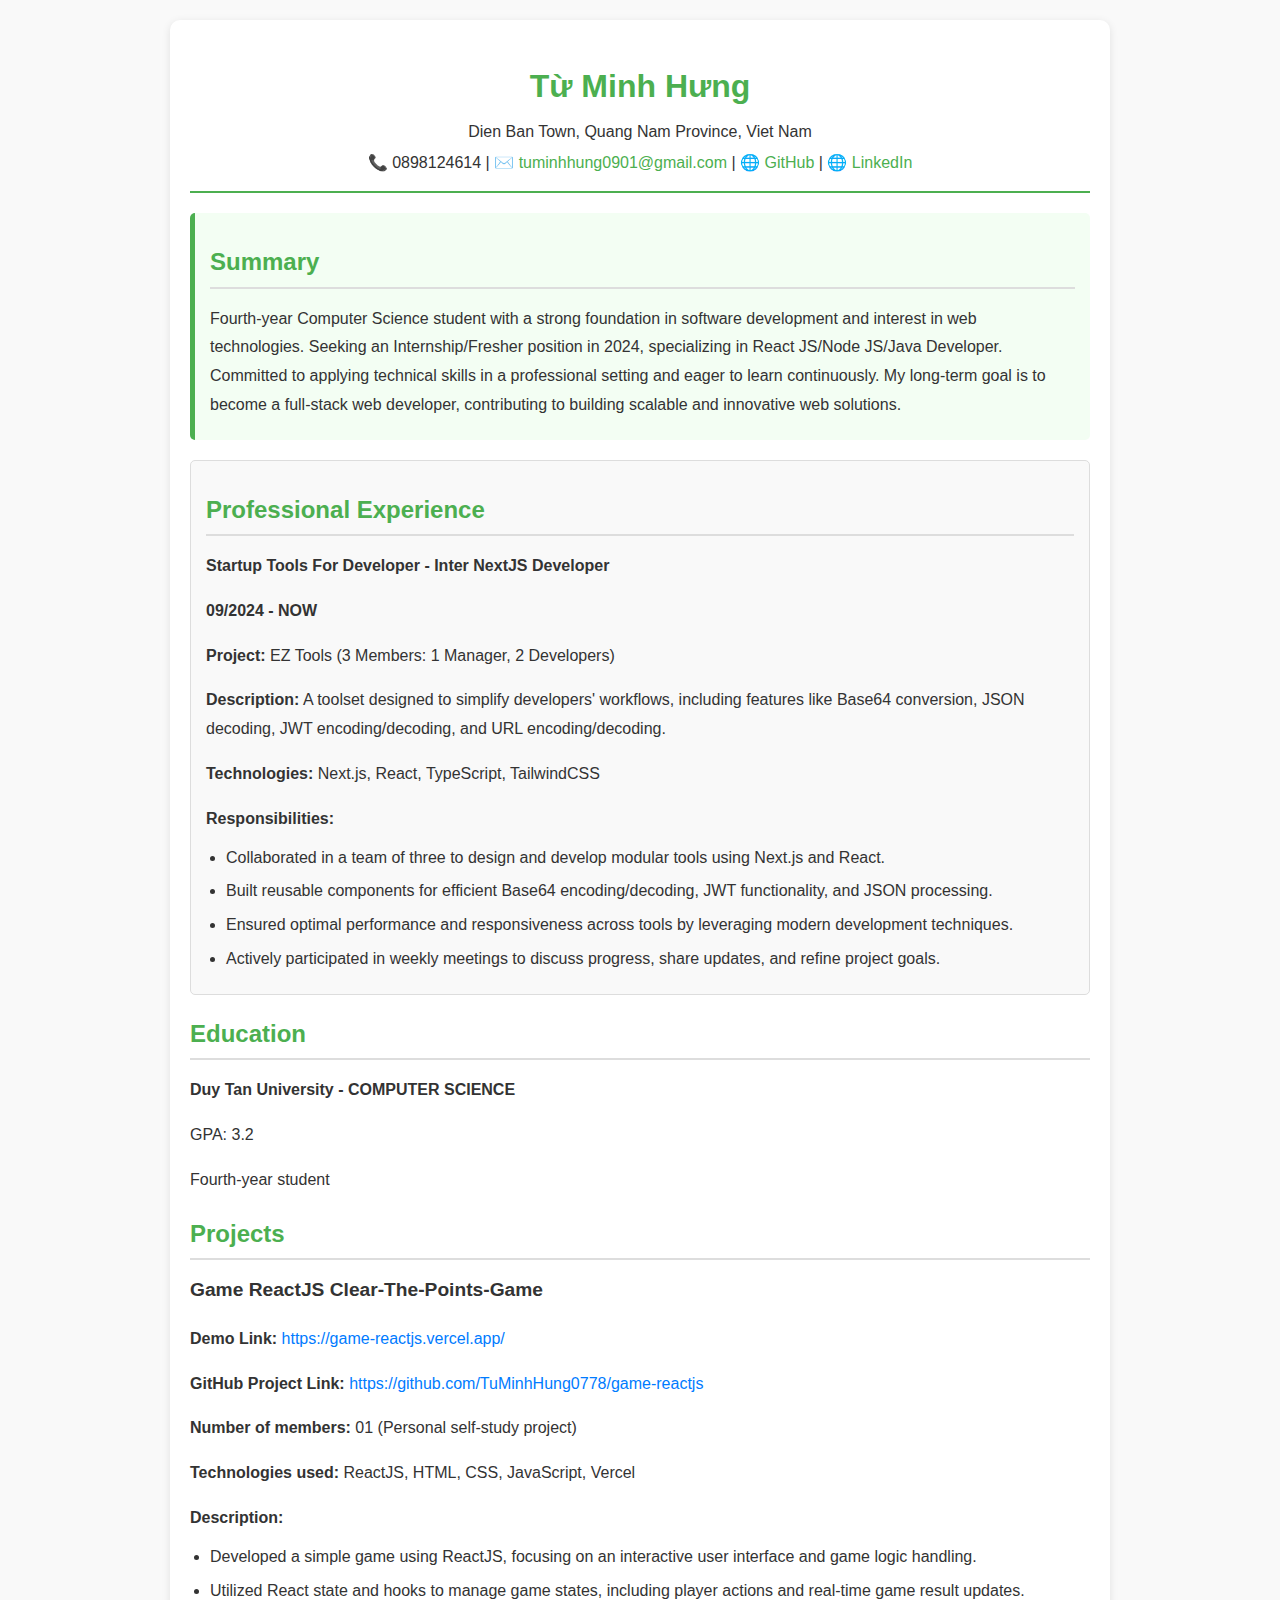
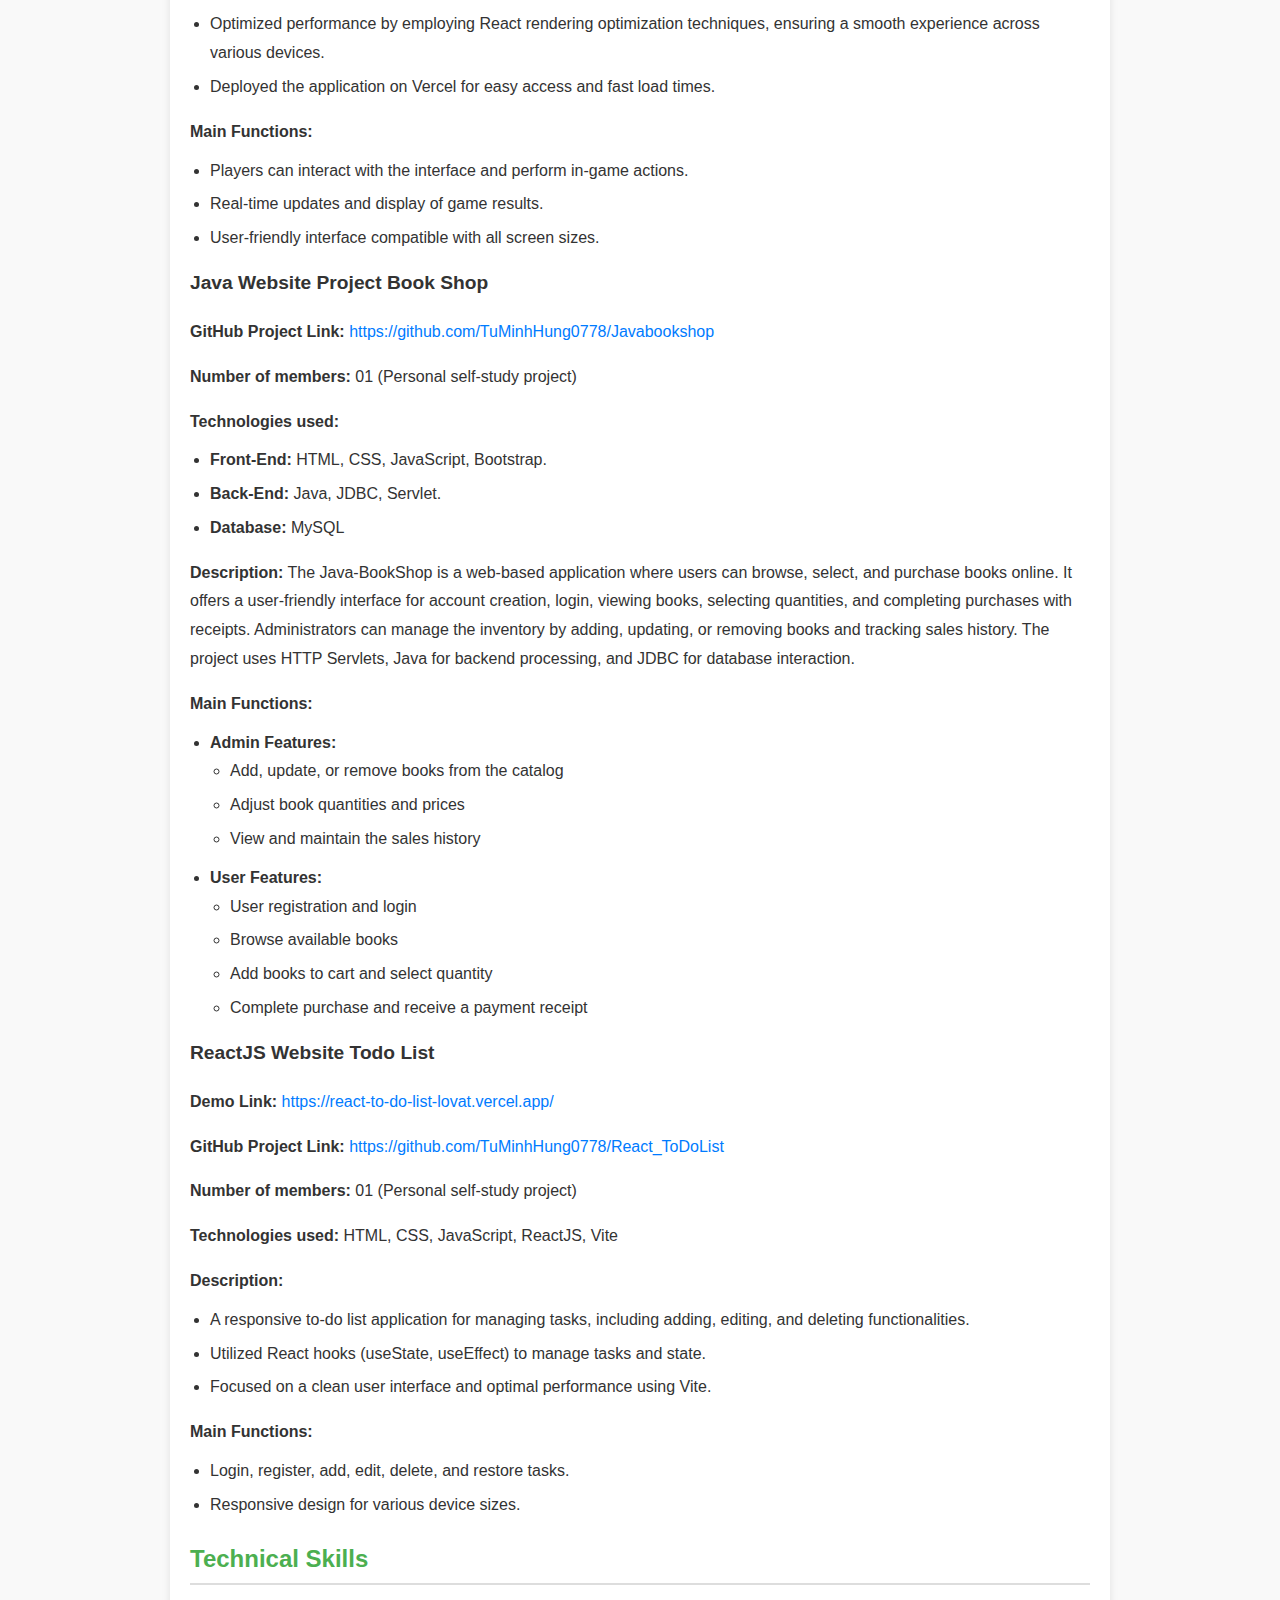
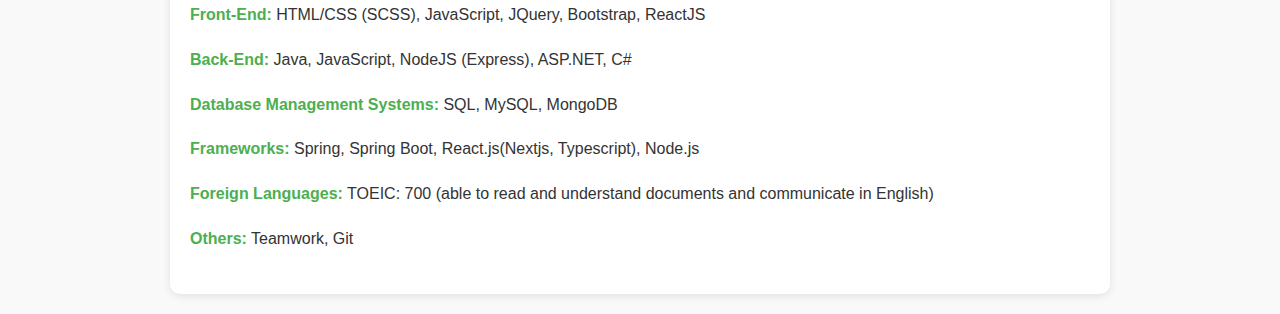
==== index.html @ 79b7a3c6 "Add files via upload" ====
<!DOCTYPE html>
<html lang="en">

<head>
    <meta charset="UTF-8">
    <meta name="viewport" content="width=device-width, initial-scale=1.0">
    <title>Resume - Từ Minh Hưng</title>
    <link rel="stylesheet" href="style.css">
</head>

<body>
    <div class="container">
        <header>
            <h1>Từ Minh Hưng</h1>
            <p>Dien Ban Town, Quang Nam Province, Viet Nam</p>
            <p>📞 0898124614 | ✉️ <a href="mailto:tuminhhung0901@gmail.com">tuminhhung0901@gmail.com</a> |
                🌐 <a href="https://github.com/TuMinhHung0778">GitHub</a> |
                🌐 <a href="https://www.linkedin.com/in/t%E1%BB%AB-minh-h%C6%B0ng-85a865260/">LinkedIn</a></p>
        </header>

        <section class="summary">
            <h2>Summary</h2>
            <p>
                Fourth-year Computer Science student with a strong foundation in software development and interest in
                web technologies. Seeking an Internship/Fresher position in 2024, specializing in React JS/Node JS/Java
                Developer. Committed to applying technical skills in a professional setting and eager to learn
                continuously.
                My long-term goal is to become a full-stack web developer, contributing to building scalable and
                innovative web solutions.
            </p>
        </section>

        <section class="professional-experience">
            <h2>Professional Experience</h2>
            <p><strong>Startup Tools For Developer - Inter NextJS Developer</strong></p>
            <p><strong>09/2024 - NOW</strong></p>
            <p><strong>Project:</strong> EZ Tools (3 Members: 1 Manager, 2 Developers)</p>
            <p><strong>Description:</strong> A toolset designed to simplify developers' workflows, including features like Base64 conversion, JSON decoding, JWT encoding/decoding, and URL encoding/decoding.</p>
            <p><strong>Technologies:</strong> Next.js, React, TypeScript, TailwindCSS</p>
            <p><strong>Responsibilities:</strong></p>
            <ul>
                <li>Collaborated in a team of three to design and develop modular tools using Next.js and React.</li>
                <li>Built reusable components for efficient Base64 encoding/decoding, JWT functionality, and JSON processing.</li>
                <li>Ensured optimal performance and responsiveness across tools by leveraging modern development techniques.</li>
                <li>Actively participated in weekly meetings to discuss progress, share updates, and refine project goals.</li>
            </ul>
        </section>

        <section class="education">
            <h2>Education</h2>
            <p><strong>Duy Tan University - COMPUTER SCIENCE</strong></p>
            <p>GPA: 3.2</p>
            <p>Fourth-year student</p>
        </section>

        <section class="projects">
            <h2>Projects</h2>
            <h3>Game ReactJS Clear-The-Points-Game</h3>
            <p><strong>Demo Link:</strong> <a href="https://game-reactjs.vercel.app/">https://game-reactjs.vercel.app/</a></p>
            <p><strong>GitHub Project Link:</strong> <a href="https://github.com/TuMinhHung0778/game-reactjs">https://github.com/TuMinhHung0778/game-reactjs</a></p>
            <p><strong>Number of members:</strong> 01 (Personal self-study project)</p>
            <p><strong>Technologies used:</strong> ReactJS, HTML, CSS, JavaScript, Vercel</p>
            <p><strong>Description:</strong></p>
            <ul>
                <li>Developed a simple game using ReactJS, focusing on an interactive user interface and game logic handling.</li>
                <li>Utilized React state and hooks to manage game states, including player actions and real-time game result updates.</li>
                <li>Optimized performance by employing React rendering optimization techniques, ensuring a smooth experience across various devices.</li>
                <li>Deployed the application on Vercel for easy access and fast load times.</li>
            </ul>
            <p><strong>Main Functions:</strong></p>
            <ul>
                <li>Players can interact with the interface and perform in-game actions.</li>
                <li>Real-time updates and display of game results.</li>
                <li>User-friendly interface compatible with all screen sizes.</li>
            </ul>

            <h3>Java Website Project Book Shop</h3>
            <p><strong>GitHub Project Link:</strong> <a href="https://github.com/TuMinhHung0778/Javabookshop">https://github.com/TuMinhHung0778/Javabookshop</a></p>
            <p><strong>Number of members:</strong> 01 (Personal self-study project)</p>
            <p><strong>Technologies used:</strong></p>
            <ul>
                <li><strong>Front-End:</strong> HTML, CSS, JavaScript, Bootstrap.</li>
                <li><strong>Back-End:</strong> Java, JDBC, Servlet.</li>
                <li><strong>Database:</strong> MySQL</li>
            </ul>
            <p><strong>Description:</strong> The Java-BookShop is a web-based application where users can browse, select, and purchase books online. It offers a user-friendly interface for account creation, login, viewing books, selecting quantities, and completing purchases with receipts. Administrators can manage the inventory by adding, updating, or removing books and tracking sales history. The project uses HTTP Servlets, Java for backend processing, and JDBC for database interaction.</p>
            <p><strong>Main Functions:</strong></p>
            <ul>
                <li><strong>Admin Features:</strong>
                    <ul>
                        <li>Add, update, or remove books from the catalog</li>
                        <li>Adjust book quantities and prices</li>
                        <li>View and maintain the sales history</li>
                    </ul>
                </li>
                <li><strong>User Features:</strong>
                    <ul>
                        <li>User registration and login</li>
                        <li>Browse available books</li>
                        <li>Add books to cart and select quantity</li>
                        <li>Complete purchase and receive a payment receipt</li>
                    </ul>
                </li>
            </ul>

            <h3>ReactJS Website Todo List</h3>
            <p><strong>Demo Link:</strong> <a href="https://react-to-do-list-lovat.vercel.app/">https://react-to-do-list-lovat.vercel.app/</a></p>
            <p><strong>GitHub Project Link:</strong> <a href="https://github.com/TuMinhHung0778/React_ToDoList">https://github.com/TuMinhHung0778/React_ToDoList</a></p>
            <p><strong>Number of members:</strong> 01 (Personal self-study project)</p>
            <p><strong>Technologies used:</strong> HTML, CSS, JavaScript, ReactJS, Vite</p>
            <p><strong>Description:</strong></p>
            <ul>
                <li>A responsive to-do list application for managing tasks, including adding, editing, and deleting functionalities.</li>
                <li>Utilized React hooks (useState, useEffect) to manage tasks and state.</li>
                <li>Focused on a clean user interface and optimal performance using Vite.</li>
            </ul>
            <p><strong>Main Functions:</strong></p>
            <ul>
                <li>Login, register, add, edit, delete, and restore tasks.</li>
                <li>Responsive design for various device sizes.</li>
            </ul>
        </section>

        <section class="skills">
            <h2>Technical Skills</h2>
            <p><strong>Front-End:</strong> HTML/CSS (SCSS), JavaScript, JQuery, Bootstrap, ReactJS</p>
            <p><strong>Back-End:</strong> Java, JavaScript, NodeJS (Express), ASP.NET, C#</p>
            <p><strong>Database Management Systems:</strong> SQL, MySQL, MongoDB</p>
            <p><strong>Frameworks:</strong> Spring, Spring Boot, React.js(Nextjs, Typescript), Node.js</p>
            <p><strong>Foreign Languages:</strong> TOEIC: 700 (able to read and understand documents and communicate in English)</p>
            <p><strong>Others:</strong> Teamwork, Git</p>
        </section>
    </div>
</body>

</html>
---- style.css ----
/* General Reset */
body {
    margin: 0;
    font-family: 'Arial', sans-serif;
    line-height: 1.6;
    color: #333;
    background-color: #f9f9f9;
}

/* Container */
.container {
    width: 90%;
    max-width: 900px;
    margin: 20px auto;
    background: #ffffff;
    padding: 20px;
    border-radius: 10px;
    box-shadow: 0 2px 8px rgba(0, 0, 0, 0.1);
}

/* Header */
header {
    text-align: center;
    border-bottom: 2px solid #4caf50;
    padding-bottom: 10px;
    margin-bottom: 20px;
}

header h1 {
    font-size: 2rem;
    color: #4caf50;
    margin-bottom: 5px;
}

header p {
    font-size: 1rem;
    margin: 3px 0;
}

header a {
    color: #4caf50;
    text-decoration: none;
}

header a:hover {
    text-decoration: underline;
}

/* Sections */
section {
    margin-bottom: 20px;
}

section h2 {
    font-size: 1.5rem;
    color: #4caf50;
    margin-bottom: 10px;
    border-bottom: 2px solid #ddd;
    padding-bottom: 5px;
}

/* Lists */
ul {
    padding-left: 20px;
    margin: 0;
}

ul li {
    margin-bottom: 5px;
}

/* Links */
a {
    color: #007bff;
    text-decoration: none;
}

a:hover {
    text-decoration: underline;
}

/* Typography */
p, ul {
    font-size: 1rem;
    margin-bottom: 10px;
    line-height: 1.8;
}

strong {
    color: #333;
    font-weight: bold;
}

/* Summary Section */
.summary {
    background: #f3fef3;
    border-left: 5px solid #4caf50;
    padding: 10px 15px;
    border-radius: 5px;
}

/* Projects Section */
.projects h3 {
    font-size: 1.2rem;
    color: #333;
    margin-top: 15px;
}

/* Professional Experience Section */
.professional-experience {
    background: #f9f9f9;
    border: 1px solid #ddd;
    padding: 10px 15px;
    border-radius: 5px;
}

.professional-experience h3 {
    font-size: 1.2rem;
    color: #333;
    margin-top: 10px;
}

.professional-experience ul {
    margin-top: 10px;
}

/* Skills Section */
.skills p {
    margin-bottom: 8px;
}

.skills strong {
    color: #4caf50;
}

/* Responsive Design */
@media (max-width: 768px) {
    body {
        font-size: 0.9rem;
    }

    header h1 {
        font-size: 1.8rem;
    }

    section h2 {
        font-size: 1.3rem;
    }
}
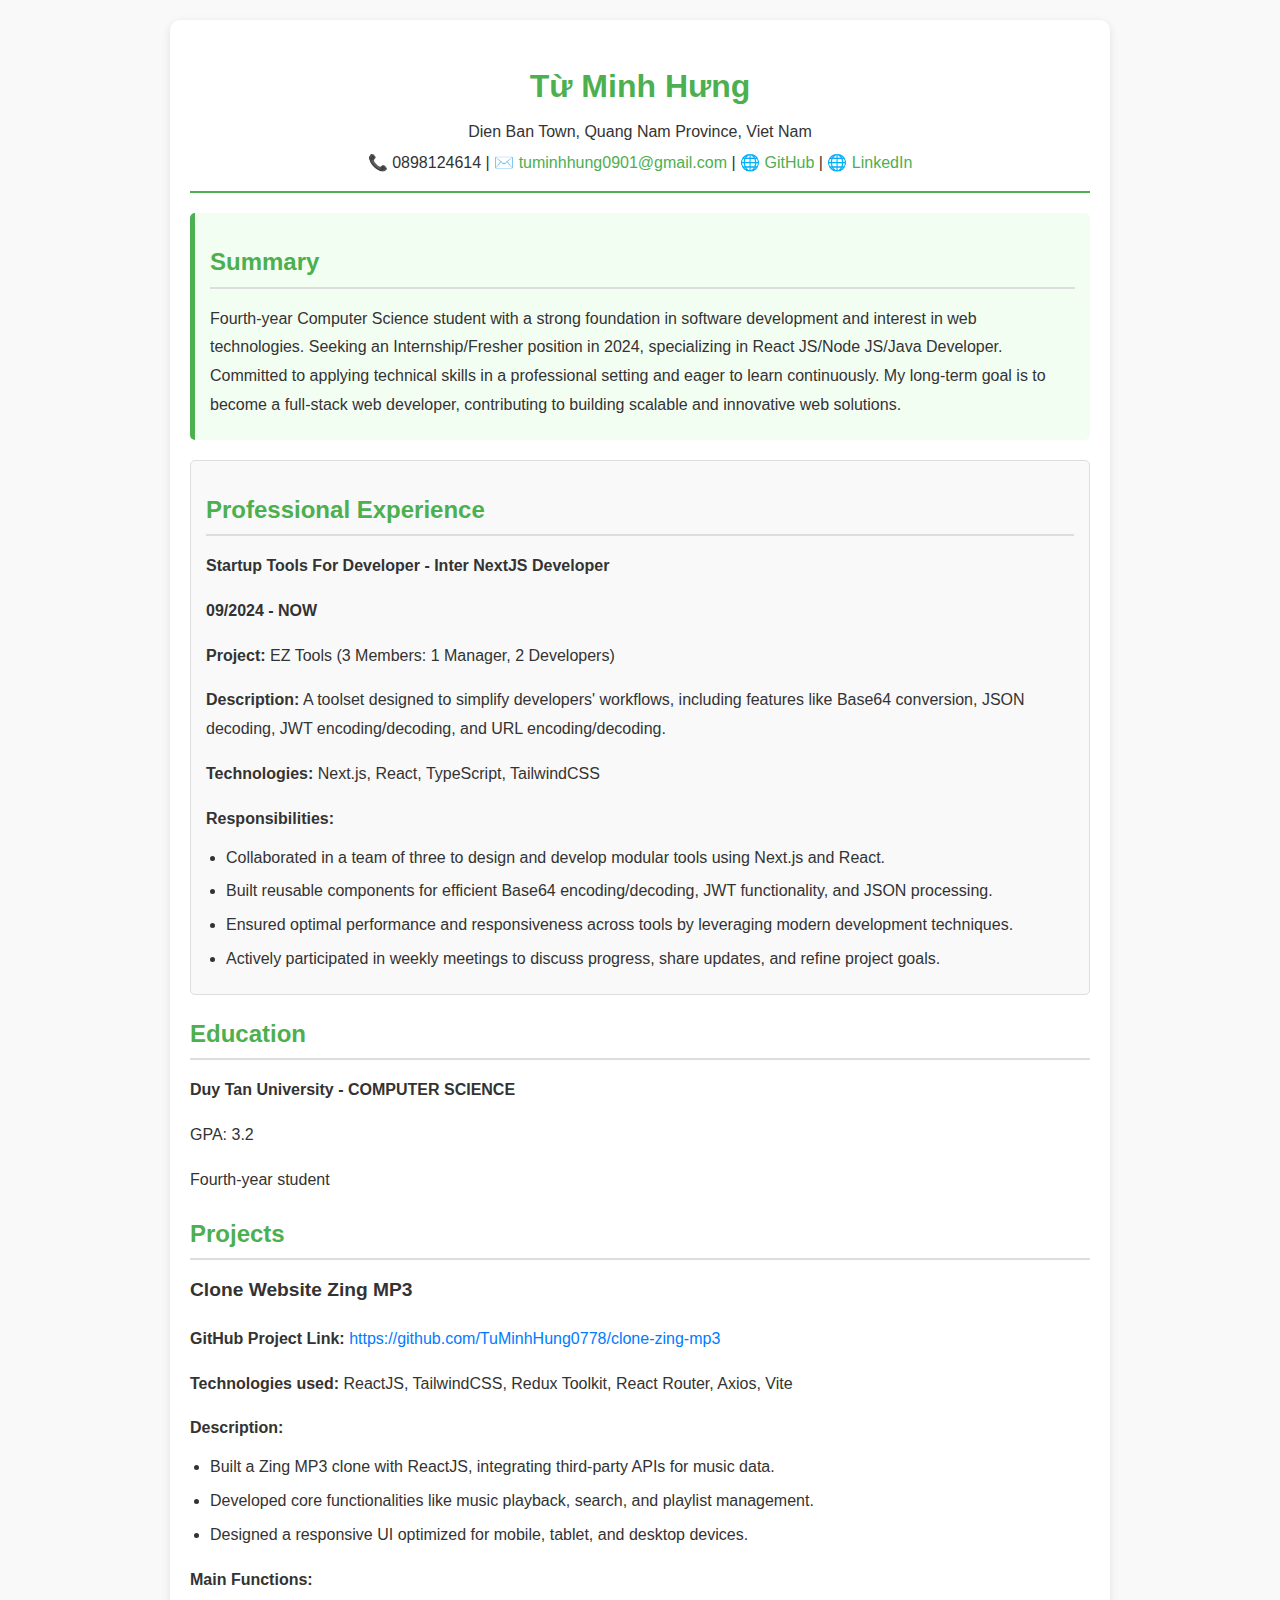
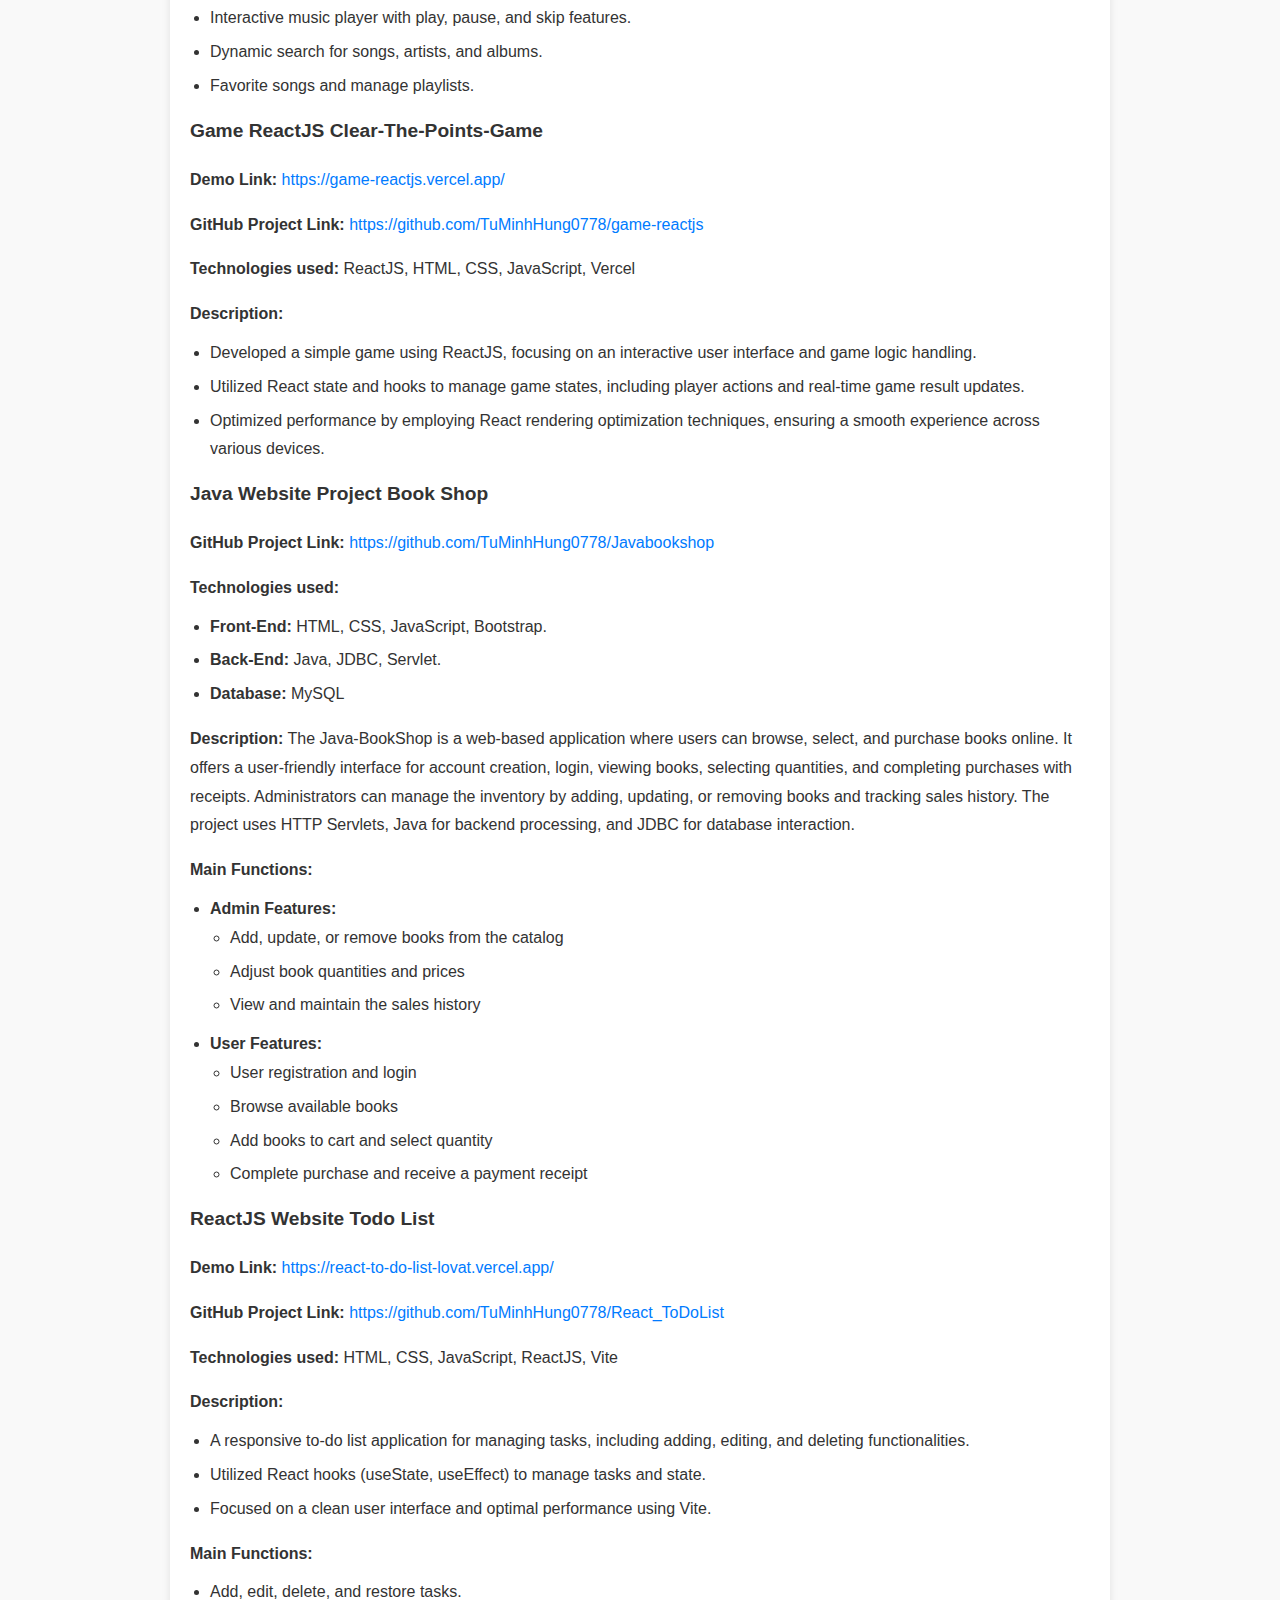
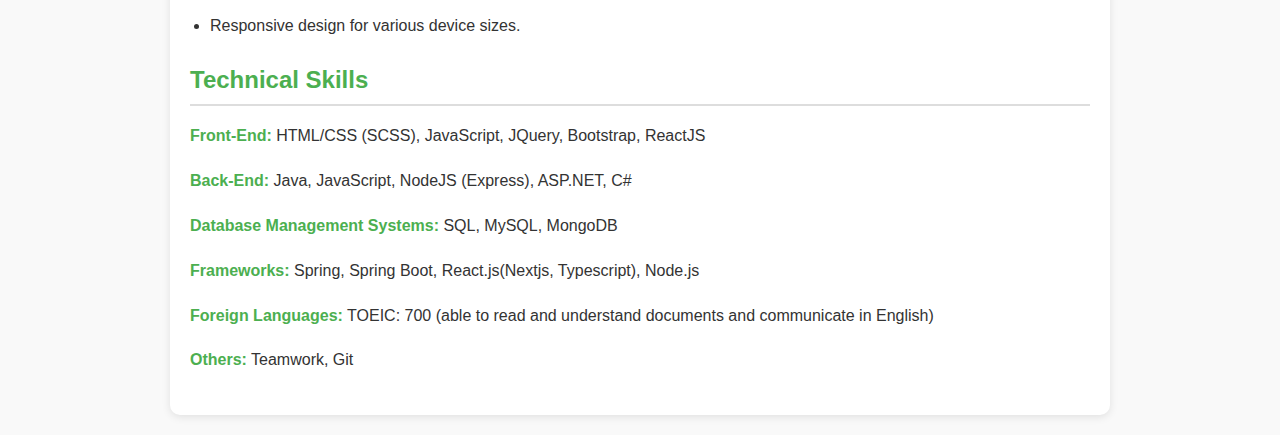
==== commit a60bf63c: "Add files via upload" ====
--- a/index.html
+++ b/index.html
@@ -35,14 +35,18 @@
             <p><strong>Startup Tools For Developer - Inter NextJS Developer</strong></p>
             <p><strong>09/2024 - NOW</strong></p>
             <p><strong>Project:</strong> EZ Tools (3 Members: 1 Manager, 2 Developers)</p>
-            <p><strong>Description:</strong> A toolset designed to simplify developers' workflows, including features like Base64 conversion, JSON decoding, JWT encoding/decoding, and URL encoding/decoding.</p>
+            <p><strong>Description:</strong> A toolset designed to simplify developers' workflows, including features
+                like Base64 conversion, JSON decoding, JWT encoding/decoding, and URL encoding/decoding.</p>
             <p><strong>Technologies:</strong> Next.js, React, TypeScript, TailwindCSS</p>
             <p><strong>Responsibilities:</strong></p>
             <ul>
                 <li>Collaborated in a team of three to design and develop modular tools using Next.js and React.</li>
-                <li>Built reusable components for efficient Base64 encoding/decoding, JWT functionality, and JSON processing.</li>
-                <li>Ensured optimal performance and responsiveness across tools by leveraging modern development techniques.</li>
-                <li>Actively participated in weekly meetings to discuss progress, share updates, and refine project goals.</li>
+                <li>Built reusable components for efficient Base64 encoding/decoding, JWT functionality, and JSON
+                    processing.</li>
+                <li>Ensured optimal performance and responsiveness across tools by leveraging modern development
+                    techniques.</li>
+                <li>Actively participated in weekly meetings to discuss progress, share updates, and refine project
+                    goals.</li>
             </ul>
         </section>
 
@@ -55,35 +59,56 @@
 
         <section class="projects">
             <h2>Projects</h2>
+            <h3>Clone Website Zing MP3</h3>
+            <p><strong>GitHub Project Link:</strong> <a
+                    href="https://github.com/TuMinhHung0778/clone-zing-mp3">https://github.com/TuMinhHung0778/clone-zing-mp3</a>
+            </p>
+            <p><strong>Technologies used:</strong> ReactJS, TailwindCSS, Redux Toolkit, React Router, Axios, Vite</p>
+            <p><strong>Description:</strong></p>
+            <ul>
+                <li>Built a Zing MP3 clone with ReactJS, integrating third-party APIs for music data.</li>
+                <li>Developed core functionalities like music playback, search, and playlist management.</li>
+                <li>Designed a responsive UI optimized for mobile, tablet, and desktop devices.</li>
+            </ul>
+            <p><strong>Main Functions:</strong></p>
+            <ul>
+                <li>Interactive music player with play, pause, and skip features.</li>
+                <li>Dynamic search for songs, artists, and albums.</li>
+                <li>Favorite songs and manage playlists.</li>
+            </ul>
+
             <h3>Game ReactJS Clear-The-Points-Game</h3>
-            <p><strong>Demo Link:</strong> <a href="https://game-reactjs.vercel.app/">https://game-reactjs.vercel.app/</a></p>
-            <p><strong>GitHub Project Link:</strong> <a href="https://github.com/TuMinhHung0778/game-reactjs">https://github.com/TuMinhHung0778/game-reactjs</a></p>
-            <p><strong>Number of members:</strong> 01 (Personal self-study project)</p>
+            <p><strong>Demo Link:</strong> <a
+                    href="https://game-reactjs.vercel.app/">https://game-reactjs.vercel.app/</a></p>
+            <p><strong>GitHub Project Link:</strong> <a
+                    href="https://github.com/TuMinhHung0778/game-reactjs">https://github.com/TuMinhHung0778/game-reactjs</a>
+            </p>
             <p><strong>Technologies used:</strong> ReactJS, HTML, CSS, JavaScript, Vercel</p>
             <p><strong>Description:</strong></p>
             <ul>
-                <li>Developed a simple game using ReactJS, focusing on an interactive user interface and game logic handling.</li>
-                <li>Utilized React state and hooks to manage game states, including player actions and real-time game result updates.</li>
-                <li>Optimized performance by employing React rendering optimization techniques, ensuring a smooth experience across various devices.</li>
-                <li>Deployed the application on Vercel for easy access and fast load times.</li>
-            </ul>
-            <p><strong>Main Functions:</strong></p>
-            <ul>
-                <li>Players can interact with the interface and perform in-game actions.</li>
-                <li>Real-time updates and display of game results.</li>
-                <li>User-friendly interface compatible with all screen sizes.</li>
+                <li>Developed a simple game using ReactJS, focusing on an interactive user interface and game logic
+                    handling.</li>
+                <li>Utilized React state and hooks to manage game states, including player actions and real-time game
+                    result updates.</li>
+                <li>Optimized performance by employing React rendering optimization techniques, ensuring a smooth
+                    experience across various devices.</li>
             </ul>
 
             <h3>Java Website Project Book Shop</h3>
-            <p><strong>GitHub Project Link:</strong> <a href="https://github.com/TuMinhHung0778/Javabookshop">https://github.com/TuMinhHung0778/Javabookshop</a></p>
-            <p><strong>Number of members:</strong> 01 (Personal self-study project)</p>
+            <p><strong>GitHub Project Link:</strong> <a
+                    href="https://github.com/TuMinhHung0778/Javabookshop">https://github.com/TuMinhHung0778/Javabookshop</a>
+            </p>
             <p><strong>Technologies used:</strong></p>
             <ul>
                 <li><strong>Front-End:</strong> HTML, CSS, JavaScript, Bootstrap.</li>
                 <li><strong>Back-End:</strong> Java, JDBC, Servlet.</li>
                 <li><strong>Database:</strong> MySQL</li>
             </ul>
-            <p><strong>Description:</strong> The Java-BookShop is a web-based application where users can browse, select, and purchase books online. It offers a user-friendly interface for account creation, login, viewing books, selecting quantities, and completing purchases with receipts. Administrators can manage the inventory by adding, updating, or removing books and tracking sales history. The project uses HTTP Servlets, Java for backend processing, and JDBC for database interaction.</p>
+            <p><strong>Description:</strong> The Java-BookShop is a web-based application where users can browse,
+                select, and purchase books online. It offers a user-friendly interface for account creation, login,
+                viewing books, selecting quantities, and completing purchases with receipts. Administrators can manage
+                the inventory by adding, updating, or removing books and tracking sales history. The project uses HTTP
+                Servlets, Java for backend processing, and JDBC for database interaction.</p>
             <p><strong>Main Functions:</strong></p>
             <ul>
                 <li><strong>Admin Features:</strong>
@@ -104,19 +129,22 @@
             </ul>
 
             <h3>ReactJS Website Todo List</h3>
-            <p><strong>Demo Link:</strong> <a href="https://react-to-do-list-lovat.vercel.app/">https://react-to-do-list-lovat.vercel.app/</a></p>
-            <p><strong>GitHub Project Link:</strong> <a href="https://github.com/TuMinhHung0778/React_ToDoList">https://github.com/TuMinhHung0778/React_ToDoList</a></p>
-            <p><strong>Number of members:</strong> 01 (Personal self-study project)</p>
+            <p><strong>Demo Link:</strong> <a
+                    href="https://react-to-do-list-lovat.vercel.app/">https://react-to-do-list-lovat.vercel.app/</a></p>
+            <p><strong>GitHub Project Link:</strong> <a
+                    href="https://github.com/TuMinhHung0778/React_ToDoList">https://github.com/TuMinhHung0778/React_ToDoList</a>
+            </p>
             <p><strong>Technologies used:</strong> HTML, CSS, JavaScript, ReactJS, Vite</p>
             <p><strong>Description:</strong></p>
             <ul>
-                <li>A responsive to-do list application for managing tasks, including adding, editing, and deleting functionalities.</li>
+                <li>A responsive to-do list application for managing tasks, including adding, editing, and deleting
+                    functionalities.</li>
                 <li>Utilized React hooks (useState, useEffect) to manage tasks and state.</li>
                 <li>Focused on a clean user interface and optimal performance using Vite.</li>
             </ul>
             <p><strong>Main Functions:</strong></p>
             <ul>
-                <li>Login, register, add, edit, delete, and restore tasks.</li>
+                <li>Add, edit, delete, and restore tasks.</li>
                 <li>Responsive design for various device sizes.</li>
             </ul>
         </section>
@@ -127,10 +155,11 @@
             <p><strong>Back-End:</strong> Java, JavaScript, NodeJS (Express), ASP.NET, C#</p>
             <p><strong>Database Management Systems:</strong> SQL, MySQL, MongoDB</p>
             <p><strong>Frameworks:</strong> Spring, Spring Boot, React.js(Nextjs, Typescript), Node.js</p>
-            <p><strong>Foreign Languages:</strong> TOEIC: 700 (able to read and understand documents and communicate in English)</p>
+            <p><strong>Foreign Languages:</strong> TOEIC: 700 (able to read and understand documents and communicate in
+                English)</p>
             <p><strong>Others:</strong> Teamwork, Git</p>
         </section>
     </div>
 </body>
 
-</html>
+</html>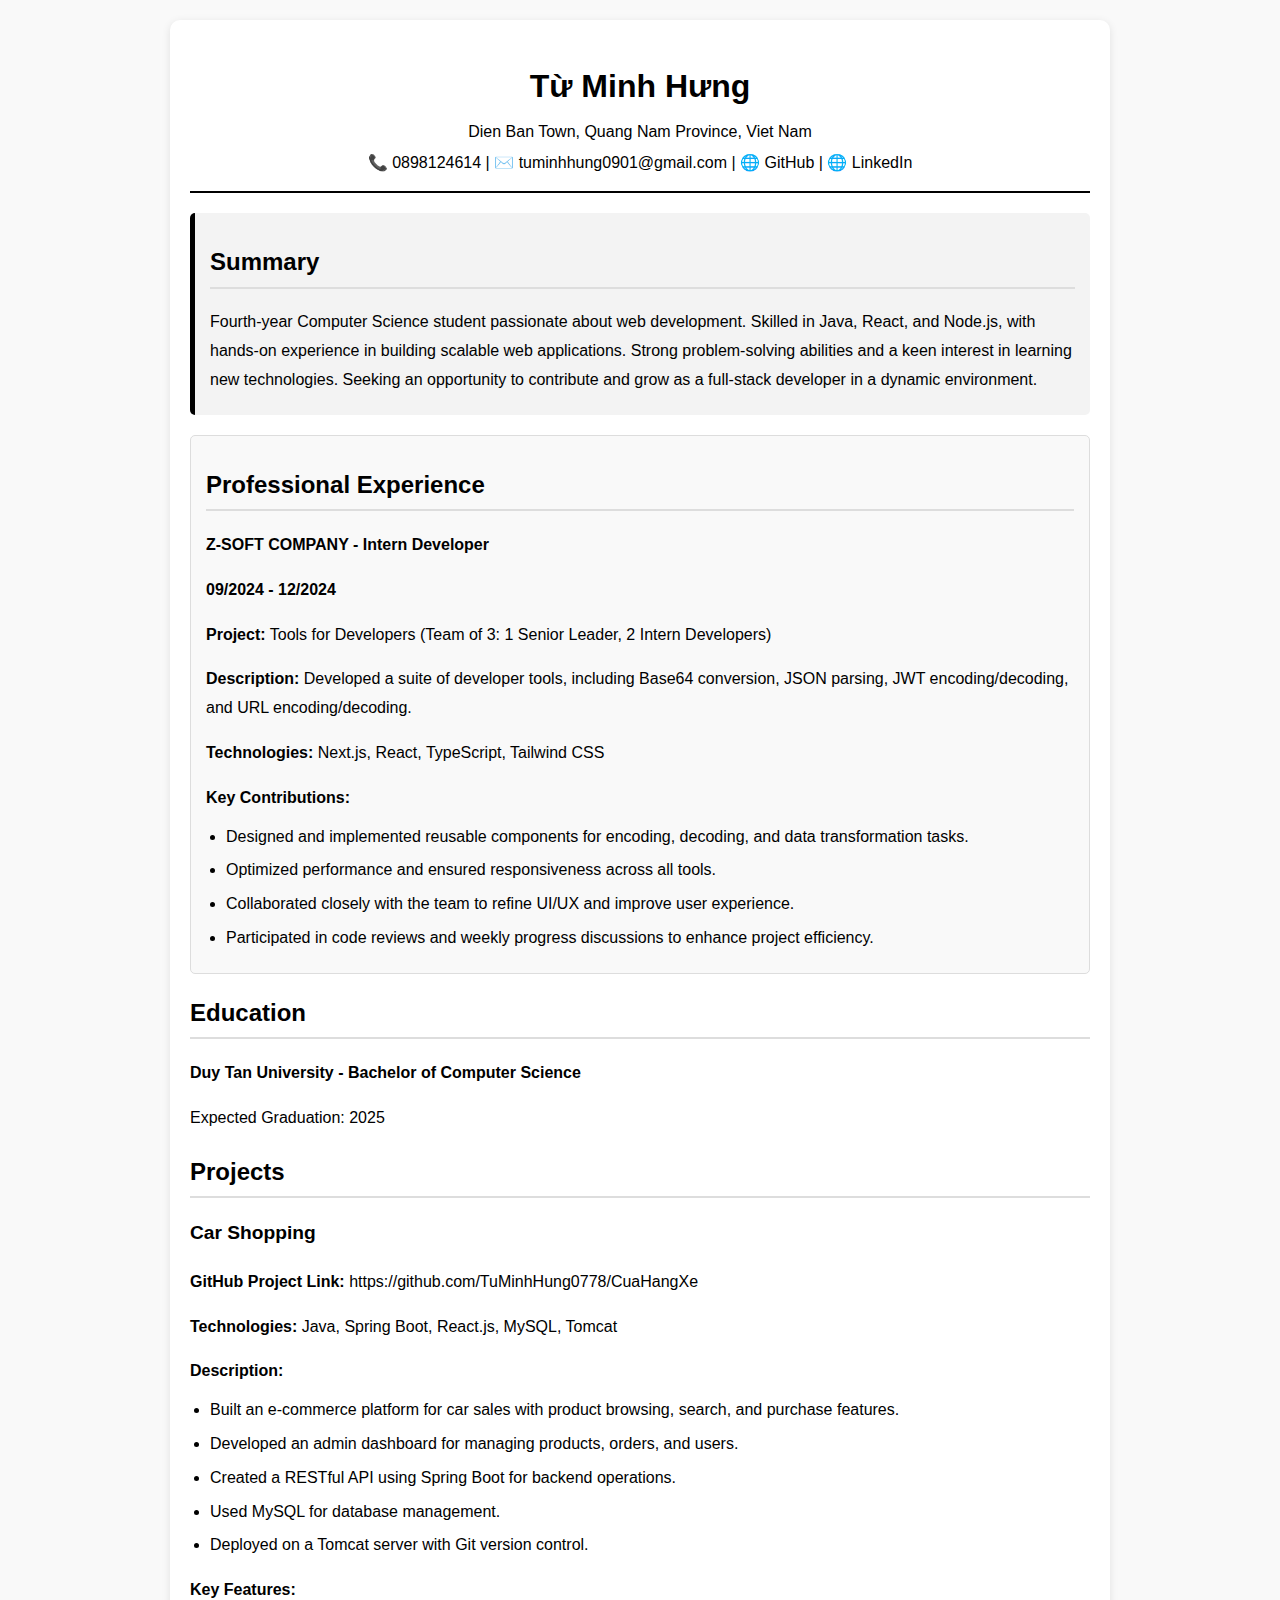
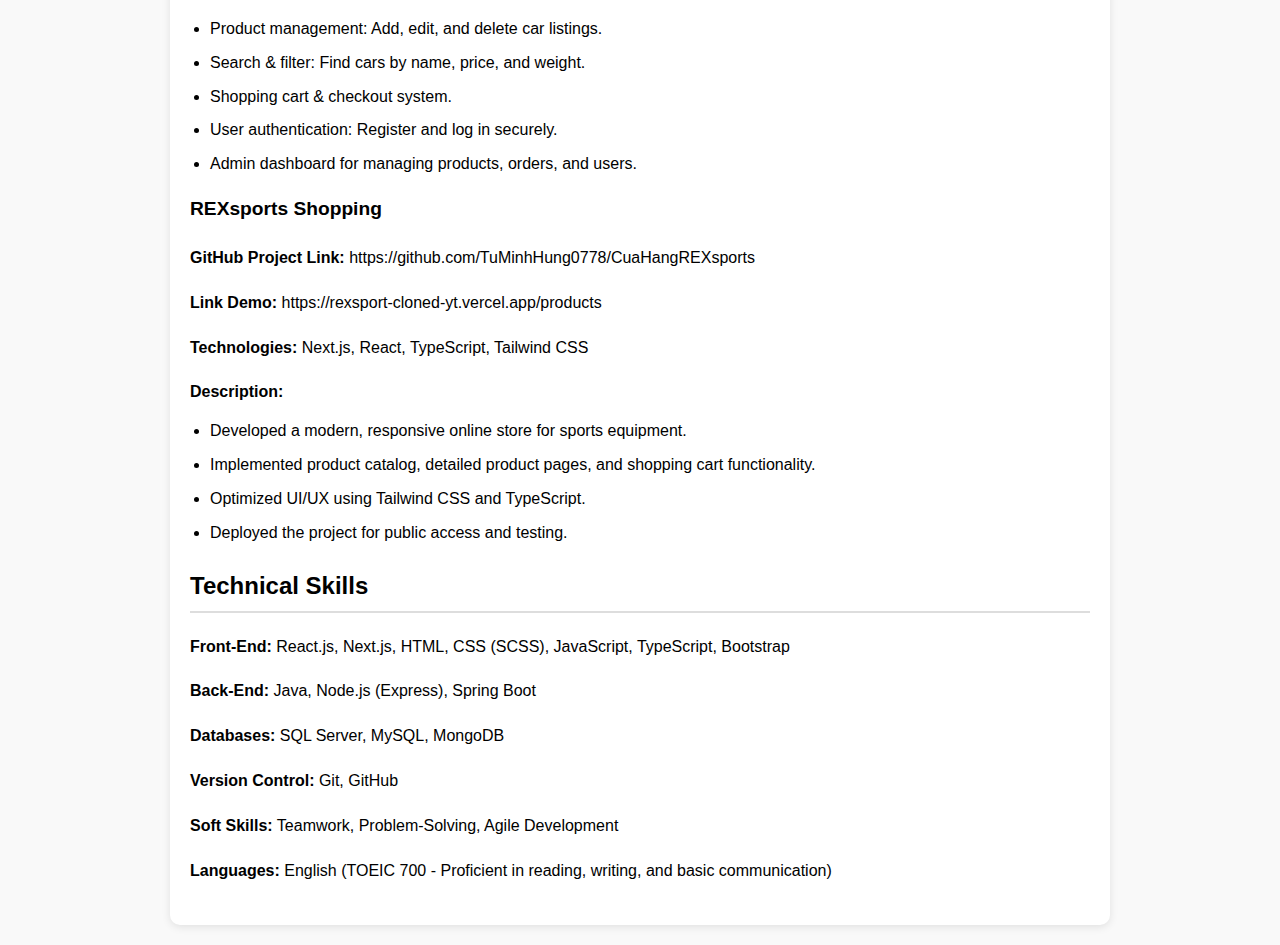
==== commit 84f99290: "Add files via upload" ====
--- a/index.html
+++ b/index.html
@@ -21,143 +21,93 @@
         <section class="summary">
             <h2>Summary</h2>
             <p>
-                Fourth-year Computer Science student with a strong foundation in software development and interest in
-                web technologies. Seeking an Internship/Fresher position in 2024, specializing in React JS/Node JS/Java
-                Developer. Committed to applying technical skills in a professional setting and eager to learn
-                continuously.
-                My long-term goal is to become a full-stack web developer, contributing to building scalable and
-                innovative web solutions.
+                Fourth-year Computer Science student passionate about web development. Skilled in Java, React, and
+                Node.js, with hands-on experience in building scalable web applications. Strong problem-solving
+                abilities and a keen interest in learning new technologies. Seeking an opportunity to contribute and
+                grow as a full-stack developer in a dynamic environment.
             </p>
         </section>
 
         <section class="professional-experience">
             <h2>Professional Experience</h2>
-            <p><strong>Startup Tools For Developer - Inter NextJS Developer</strong></p>
-            <p><strong>09/2024 - NOW</strong></p>
-            <p><strong>Project:</strong> EZ Tools (3 Members: 1 Manager, 2 Developers)</p>
-            <p><strong>Description:</strong> A toolset designed to simplify developers' workflows, including features
-                like Base64 conversion, JSON decoding, JWT encoding/decoding, and URL encoding/decoding.</p>
-            <p><strong>Technologies:</strong> Next.js, React, TypeScript, TailwindCSS</p>
-            <p><strong>Responsibilities:</strong></p>
+            <p><strong>Z-SOFT COMPANY - Intern Developer</strong></p>
+            <p><strong>09/2024 - 12/2024</strong></p>
+            <p><strong>Project:</strong> Tools for Developers (Team of 3: 1 Senior Leader, 2 Intern Developers)</p>
+            <p><strong>Description:</strong> Developed a suite of developer tools, including Base64 conversion, JSON
+                parsing, JWT encoding/decoding, and URL encoding/decoding.</p>
+            <p><strong>Technologies:</strong> Next.js, React, TypeScript, Tailwind CSS</p>
+            <p><strong>Key Contributions:</strong></p>
             <ul>
-                <li>Collaborated in a team of three to design and develop modular tools using Next.js and React.</li>
-                <li>Built reusable components for efficient Base64 encoding/decoding, JWT functionality, and JSON
-                    processing.</li>
-                <li>Ensured optimal performance and responsiveness across tools by leveraging modern development
-                    techniques.</li>
-                <li>Actively participated in weekly meetings to discuss progress, share updates, and refine project
-                    goals.</li>
+                <li>Designed and implemented reusable components for encoding, decoding, and data transformation tasks.
+                </li>
+                <li>Optimized performance and ensured responsiveness across all tools.</li>
+                <li>Collaborated closely with the team to refine UI/UX and improve user experience.</li>
+                <li>Participated in code reviews and weekly progress discussions to enhance project efficiency.</li>
             </ul>
         </section>
 
         <section class="education">
             <h2>Education</h2>
-            <p><strong>Duy Tan University - COMPUTER SCIENCE</strong></p>
-            <p>GPA: 3.2</p>
-            <p>Fourth-year student</p>
+            <p><strong>Duy Tan University - Bachelor of Computer Science</strong></p>
+            <p>Expected Graduation: 2025</p>
         </section>
 
         <section class="projects">
             <h2>Projects</h2>
-            <h3>Clone Website Zing MP3</h3>
-            <p><strong>GitHub Project Link:</strong> <a
-                    href="https://github.com/TuMinhHung0778/clone-zing-mp3">https://github.com/TuMinhHung0778/clone-zing-mp3</a>
-            </p>
-            <p><strong>Technologies used:</strong> ReactJS, TailwindCSS, Redux Toolkit, React Router, Axios, Vite</p>
+
+            <h3>Car Shopping</h3>
+            <p><strong>GitHub Project Link:</strong> <a href="https://github.com/TuMinhHung0778/CuaHangXe"
+                    target="_blank">https://github.com/TuMinhHung0778/CuaHangXe</a></p>
+            <p><strong>Technologies:</strong> Java, Spring Boot, React.js, MySQL, Tomcat</p>
             <p><strong>Description:</strong></p>
             <ul>
-                <li>Built a Zing MP3 clone with ReactJS, integrating third-party APIs for music data.</li>
-                <li>Developed core functionalities like music playback, search, and playlist management.</li>
-                <li>Designed a responsive UI optimized for mobile, tablet, and desktop devices.</li>
+                <li>Built an e-commerce platform for car sales with product browsing, search, and purchase features.
+                </li>
+                <li>Developed an admin dashboard for managing products, orders, and users.</li>
+                <li>Created a RESTful API using Spring Boot for backend operations.</li>
+                <li>Used MySQL for database management.</li>
+                <li>Deployed on a Tomcat server with Git version control.</li>
             </ul>
-            <p><strong>Main Functions:</strong></p>
+            <p><strong>Key Features:</strong></p>
             <ul>
-                <li>Interactive music player with play, pause, and skip features.</li>
-                <li>Dynamic search for songs, artists, and albums.</li>
-                <li>Favorite songs and manage playlists.</li>
+                <li>Product management: Add, edit, and delete car listings.</li>
+                <li>Search & filter: Find cars by name, price, and weight.</li>
+                <li>Shopping cart & checkout system.</li>
+                <li>User authentication: Register and log in securely.</li>
+                <li>Admin dashboard for managing products, orders, and users.</li>
             </ul>
 
-            <h3>Game ReactJS Clear-The-Points-Game</h3>
-            <p><strong>Demo Link:</strong> <a
-                    href="https://game-reactjs.vercel.app/">https://game-reactjs.vercel.app/</a></p>
-            <p><strong>GitHub Project Link:</strong> <a
-                    href="https://github.com/TuMinhHung0778/game-reactjs">https://github.com/TuMinhHung0778/game-reactjs</a>
+
+            <h3>REXsports Shopping</h3>
+            <p><strong>GitHub Project Link:</strong>
+                <a href="https://github.com/TuMinhHung0778/CuaHangREXsports" target="_blank">
+                    https://github.com/TuMinhHung0778/CuaHangREXsports
+                </a>
             </p>
-            <p><strong>Technologies used:</strong> ReactJS, HTML, CSS, JavaScript, Vercel</p>
+            <p><strong>Link Demo:</strong>
+                <a href="https://rexsport-cloned-yt.vercel.app/products" target="_blank">
+                    https://rexsport-cloned-yt.vercel.app/products
+                </a>
+            </p>
+            <p><strong>Technologies:</strong> Next.js, React, TypeScript, Tailwind CSS</p>
             <p><strong>Description:</strong></p>
             <ul>
-                <li>Developed a simple game using ReactJS, focusing on an interactive user interface and game logic
-                    handling.</li>
-                <li>Utilized React state and hooks to manage game states, including player actions and real-time game
-                    result updates.</li>
-                <li>Optimized performance by employing React rendering optimization techniques, ensuring a smooth
-                    experience across various devices.</li>
-            </ul>
-
-            <h3>Java Website Project Book Shop</h3>
-            <p><strong>GitHub Project Link:</strong> <a
-                    href="https://github.com/TuMinhHung0778/Javabookshop">https://github.com/TuMinhHung0778/Javabookshop</a>
-            </p>
-            <p><strong>Technologies used:</strong></p>
-            <ul>
-                <li><strong>Front-End:</strong> HTML, CSS, JavaScript, Bootstrap.</li>
-                <li><strong>Back-End:</strong> Java, JDBC, Servlet.</li>
-                <li><strong>Database:</strong> MySQL</li>
-            </ul>
-            <p><strong>Description:</strong> The Java-BookShop is a web-based application where users can browse,
-                select, and purchase books online. It offers a user-friendly interface for account creation, login,
-                viewing books, selecting quantities, and completing purchases with receipts. Administrators can manage
-                the inventory by adding, updating, or removing books and tracking sales history. The project uses HTTP
-                Servlets, Java for backend processing, and JDBC for database interaction.</p>
-            <p><strong>Main Functions:</strong></p>
-            <ul>
-                <li><strong>Admin Features:</strong>
-                    <ul>
-                        <li>Add, update, or remove books from the catalog</li>
-                        <li>Adjust book quantities and prices</li>
-                        <li>View and maintain the sales history</li>
-                    </ul>
-                </li>
-                <li><strong>User Features:</strong>
-                    <ul>
-                        <li>User registration and login</li>
-                        <li>Browse available books</li>
-                        <li>Add books to cart and select quantity</li>
-                        <li>Complete purchase and receive a payment receipt</li>
-                    </ul>
-                </li>
-            </ul>
-
-            <h3>ReactJS Website Todo List</h3>
-            <p><strong>Demo Link:</strong> <a
-                    href="https://react-to-do-list-lovat.vercel.app/">https://react-to-do-list-lovat.vercel.app/</a></p>
-            <p><strong>GitHub Project Link:</strong> <a
-                    href="https://github.com/TuMinhHung0778/React_ToDoList">https://github.com/TuMinhHung0778/React_ToDoList</a>
-            </p>
-            <p><strong>Technologies used:</strong> HTML, CSS, JavaScript, ReactJS, Vite</p>
-            <p><strong>Description:</strong></p>
-            <ul>
-                <li>A responsive to-do list application for managing tasks, including adding, editing, and deleting
-                    functionalities.</li>
-                <li>Utilized React hooks (useState, useEffect) to manage tasks and state.</li>
-                <li>Focused on a clean user interface and optimal performance using Vite.</li>
-            </ul>
-            <p><strong>Main Functions:</strong></p>
-            <ul>
-                <li>Add, edit, delete, and restore tasks.</li>
-                <li>Responsive design for various device sizes.</li>
+                <li>Developed a modern, responsive online store for sports equipment.</li>
+                <li>Implemented product catalog, detailed product pages, and shopping cart functionality.</li>
+                <li>Optimized UI/UX using Tailwind CSS and TypeScript.</li>
+                <li>Deployed the project for public access and testing.</li>
             </ul>
         </section>
 
         <section class="skills">
             <h2>Technical Skills</h2>
-            <p><strong>Front-End:</strong> HTML/CSS (SCSS), JavaScript, JQuery, Bootstrap, ReactJS</p>
-            <p><strong>Back-End:</strong> Java, JavaScript, NodeJS (Express), ASP.NET, C#</p>
-            <p><strong>Database Management Systems:</strong> SQL, MySQL, MongoDB</p>
-            <p><strong>Frameworks:</strong> Spring, Spring Boot, React.js(Nextjs, Typescript), Node.js</p>
-            <p><strong>Foreign Languages:</strong> TOEIC: 700 (able to read and understand documents and communicate in
-                English)</p>
-            <p><strong>Others:</strong> Teamwork, Git</p>
+            <p><strong>Front-End:</strong> React.js, Next.js, HTML, CSS (SCSS), JavaScript, TypeScript, Bootstrap</p>
+            <p><strong>Back-End:</strong> Java, Node.js (Express), Spring Boot</p>
+            <p><strong>Databases:</strong> SQL Server, MySQL, MongoDB</p>
+            <p><strong>Version Control:</strong> Git, GitHub</p>
+            <p><strong>Soft Skills:</strong> Teamwork, Problem-Solving, Agile Development</p>
+            <p><strong>Languages:</strong> English (TOEIC 700 - Proficient in reading, writing, and basic communication)
+            </p>
         </section>
     </div>
 </body>
--- a/style.css
+++ b/style.css
@@ -3,7 +3,7 @@
     margin: 0;
     font-family: 'Arial', sans-serif;
     line-height: 1.6;
-    color: #333;
+    color: #000; /* Đổi toàn bộ màu chữ thành đen */
     background-color: #f9f9f9;
 }
 
@@ -21,14 +21,13 @@
 /* Header */
 header {
     text-align: center;
-    border-bottom: 2px solid #4caf50;
+    border-bottom: 2px solid #000;
     padding-bottom: 10px;
     margin-bottom: 20px;
 }
 
 header h1 {
     font-size: 2rem;
-    color: #4caf50;
     margin-bottom: 5px;
 }
 
@@ -38,7 +37,7 @@
 }
 
 header a {
-    color: #4caf50;
+    color: #000; /* Chuyển tất cả liên kết thành màu đen */
     text-decoration: none;
 }
 
@@ -53,8 +52,6 @@
 
 section h2 {
     font-size: 1.5rem;
-    color: #4caf50;
-    margin-bottom: 10px;
     border-bottom: 2px solid #ddd;
     padding-bottom: 5px;
 }
@@ -71,7 +68,7 @@
 
 /* Links */
 a {
-    color: #007bff;
+    color: #000;
     text-decoration: none;
 }
 
@@ -87,14 +84,14 @@
 }
 
 strong {
-    color: #333;
+    color: #000;
     font-weight: bold;
 }
 
 /* Summary Section */
 .summary {
-    background: #f3fef3;
-    border-left: 5px solid #4caf50;
+    background: #f3f3f3; /* Giữ màu nhẹ để làm nổi bật phần này */
+    border-left: 5px solid #000;
     padding: 10px 15px;
     border-radius: 5px;
 }
@@ -102,7 +99,6 @@
 /* Projects Section */
 .projects h3 {
     font-size: 1.2rem;
-    color: #333;
     margin-top: 15px;
 }
 
@@ -114,23 +110,9 @@
     border-radius: 5px;
 }
 
-.professional-experience h3 {
-    font-size: 1.2rem;
-    color: #333;
-    margin-top: 10px;
-}
-
-.professional-experience ul {
-    margin-top: 10px;
-}
-
 /* Skills Section */
 .skills p {
     margin-bottom: 8px;
-}
-
-.skills strong {
-    color: #4caf50;
 }
 
 /* Responsive Design */
